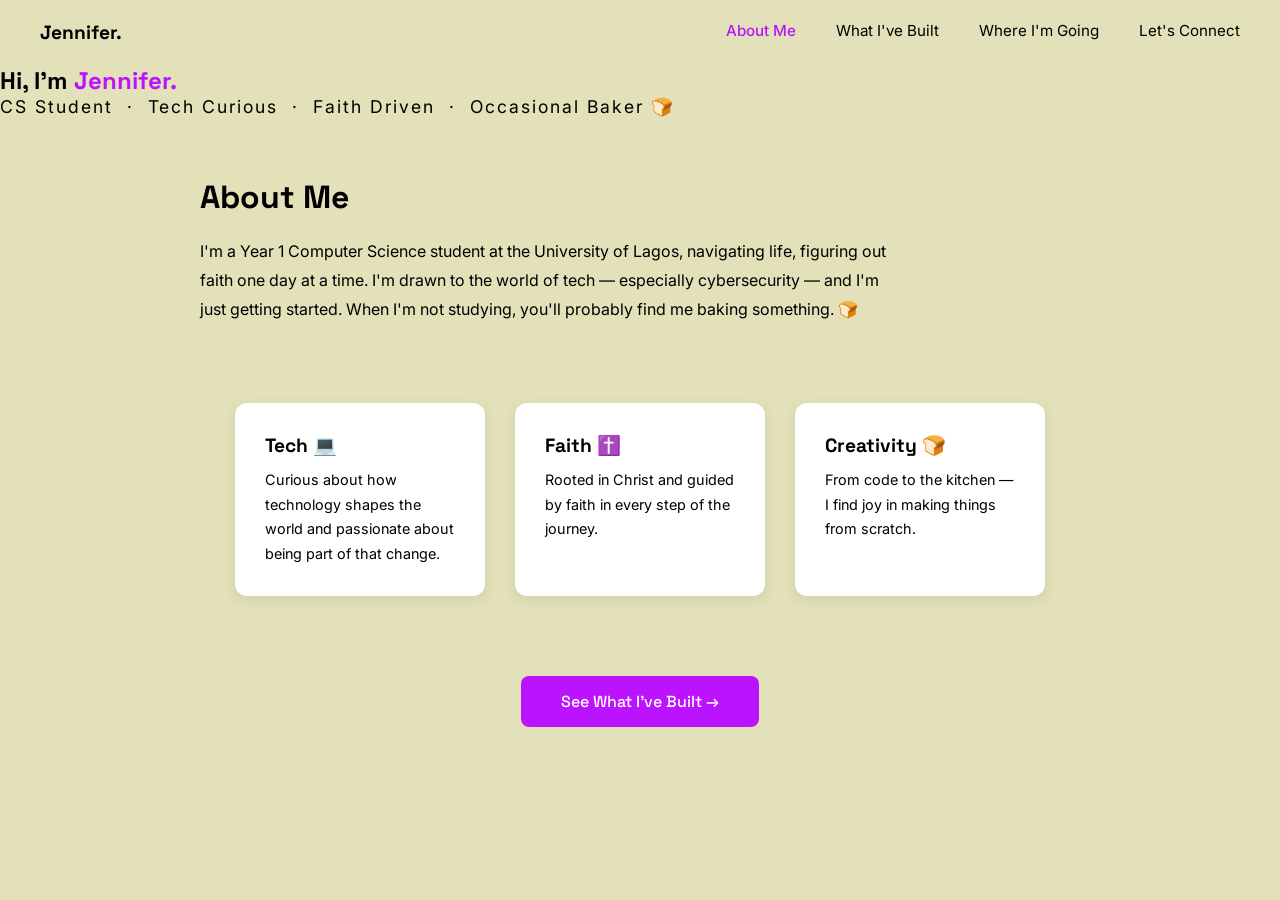
==== index.html @ ee70cc01 "Add files via upload" ====
<!DOCTYPE html>
<html lang="en">
<head>
    <meta charset="UTF-8">
    <meta name="viewport" content="width=device-width, initial-scale=1.0">
    <title>Jennifer | Hi, I'm Jennifer</title>
    <link rel="stylesheet" href="style.css">
</head>
<body>

    <nav>
        <div class="logo">Jennifer.</div>
        <ul>
            <li><a href="index.html" class="active">About Me</a></li>
            <li><a href="built.html">What I've Built</a></li>
            <li><a href="going.html">Where I'm Going</a></li>
            <li><a href="connect.html">Let's Connect</a></li>
        </ul>
    </nav>
    <section class="hero">
    <h1>Hi, I'm <span>Jennifer.</span></h1>
    <p>CS Student &nbsp;·&nbsp; Tech Curious &nbsp;·&nbsp; Faith Driven &nbsp;·&nbsp; Occasional Baker 🍞</p>
</section>

<section class="about">
    <h2>About Me</h2>
     <p>I'm a Year 1 Computer Science student at the University of Lagos, navigating life, 
    figuring out faith one day at a time. I'm drawn to the world of tech — especially 
    cybersecurity — and I'm just getting started. When I'm not studying, you'll probably 
    find me baking something. 🍞</p>
</section>

<section class="cards">
    <div class="card">
        <h3>Tech 💻</h3>
        <p>Curious about how technology shapes the world and passionate about being part of that change.</p>
    </div>
    <div class="card">
        <h3>Faith ✝️</h3>
        <p>Rooted in Christ and guided by faith in every step of the journey.</p>
    </div>
    <div class="card">
        <h3>Creativity 🍞</h3>
        <p>From code to the kitchen — I find joy in making things from scratch.</p>
    </div>
</section>

<section class="cta">
    <a href="built.html" class="cta-button">See What I've Built →</a>
</section>
</body>
</html>
---- style.css ----
@import url('https://fonts.googleapis.com/css2?family=Space+Grotesk:wght@400;500;700&family=Inter:wght@400;500&display=swap');

* {
    margin: 0;
    padding: 0;
    box-sizing: border-box;
}

:root {
    --lemon: #e2e1b9;
    --neon-purple: #BC13FE;
    --black: #000000;
    --lemon : #e2e1b9;
}

body {
    background-color: var(--lemon);
    color: var(--black);
    font-family: 'Inter', sans-serif
    
}

h1, h2, h3 {
    font-family: 'Space Grotesk', sans-serif;
}

nav {
    background-color: var(--lemon);
    padding: 20px 40px;
    display: flex;
    justify-content: space-between;
    text-align: center;
   
}

nav .logo {
    font-family: 'Space Grotesk', sans-serif;
    font-size: 1.2rem;
    font-weight: 700;
    color: var(--black);/*changed from neon purple*/
}

nav ul {
    list-style: none;
    display: flex;
    gap: 40px;
}

nav ul li a {
    text-decoration: none;
    color: var(--black);/*changed from neon purple*/
    font-family: 'Inter', sans-serif;
    font-size: 0.95rem;
    transition: color 0.3s ease;
}

nav ul li a:hover {
    color: var(--neon-purple);
}

nav ul li a.active {
    color: var(--neon-purple);
    font-weight: 500;
}
nav .hero {
    display: flex;
    flex-direction: column;
    align-items: center;
    justify-content: center;
    text-align: center;
    padding: 100px 40px;
    min-height: 80vh;
    width: 100%;
}

nav .hero h1 {
    font-size: 3.5rem;
    font-weight: 700;
    color: var(--dark-grey);
    margin-bottom: 20px;
}

.hero h1 span {
    color: var(--neon-purple);
}

.hero p {
    font-size: 1.1rem;
    color: var(--mid-grey);
    letter-spacing: 2px;
}
.about {
    padding: 60px 200px;
}

.about h2 {
    font-family: 'Space Grotesk', sans-serif;
    font-size: 2rem;
    font-weight: 700;
    color: var(--dark-grey);
    margin-bottom: 20px;
}

.about p {
    font-size: 1rem;
    color: var(--mid-grey);
    line-height: 1.8;
    max-width: 700px;
}
.cards {
    display: flex;
    justify-content: center;
    gap: 30px;
    padding: 20px 200px 60px 200px;
}

.card {
    background-color: white;
    border-radius: 12px;
    padding: 30px;
    width: 250px;
    box-shadow: 0 4px 15px rgba(0, 0, 0, 0.08);
    transition: transform 0.3s ease;
}

.card:hover {
    transform: translateY(-5px);
}

.card h3 {
    font-family: 'Space Grotesk', sans-serif;
    font-size: 1.2rem;
    font-weight: 700;
    color: var(--dark-grey);
    margin-bottom: 10px;
}

.card p {
    font-size: 0.9rem;
    color: var(--mid-grey);
    line-height: 1.7;
}
.cta {
    display: flex;
    justify-content: center;
    padding: 20px 0 80px 0;
}

.cta-button {
    background-color: var(--neon-purple);
    color: white;
    text-decoration: none;
    padding: 15px 40px;
    border-radius: 8px;
    font-family: 'Space Grotesk', sans-serif;
    font-size: 1rem;
    font-weight: 500;
    transition: background-color 0.3s ease;
}

.cta-button:hover {
    background-color: var(--dark-grey);
}
.page-hero {
    padding: 80px 200px 40px 200px;
}

.page-hero h1 {
    font-family: 'Space Grotesk', sans-serif;
    font-size: 3rem;
    font-weight: 700;
    color: var(--dark-grey);
    margin-bottom: 15px;
}

.page-hero h1 span {
    color: var(--neon-purple);
}

.page-hero p {
    font-size: 1rem;
    color: var(--mid-grey);
    line-height: 1.8;
}
.github {
    padding: 40px 20px;
    border-left: 4px solid var(--neon-purple);
    margin: 0 200px 60px 200px;
}

.github h2 {
    font-family: 'Space Grotesk', sans-serif;
    font-size: 1.8rem;
    font-weight: 700;
    color: var(--dark-grey);
    margin-bottom: 15px;
}

.github p {
    font-size: 1rem;
    color: var(--mid-grey);
    line-height: 1.8;
    margin-bottom: 25px;
}

.github-button {
    background-color: var(--dark-grey);
    color: white;
    text-decoration: none;
    padding: 12px 30px;
    border-radius: 8px;
    font-family: 'Space Grotesk', sans-serif;
    font-size: 0.95rem;
    font-weight: 500;
    transition: background-color 0.3s ease;
}

.github-button:hover {
    background-color: var(--neon-purple);
}
.coming {
    padding: 40px 200px 80px 200px;
}

.coming h2 {
    font-family: 'Space Grotesk', sans-serif;
    font-size: 1.8rem;
    font-weight: 700;
    color: var(--dark-grey);
    margin-bottom: 10px;

}
.coming h2 span {
    color: var(--neon-purple);
}
.coming > p {
    font-size: 1rem;
    color: var(--mid-grey);
    margin-bottom: 30px;
}


.coming-cards {
    display: flex;
    gap: 30px;
}

.coming-card {
    background-color: white;
    border-radius: 12px;
    padding: 30px;
    flex: 1;
    border-top: 4px solid var(--neon-purple);
    box-shadow: 0 4px 15px rgba(0, 0, 0, 0.08);
    transition: transform 0.3s ease;
}

.coming-card:hover {
    transform: translateY(-5px);
}

.coming-card h3 {
    font-family: 'Space Grotesk', sans-serif;
    font-size: 1.1rem;
    font-weight: 700;
    color: var(--dark-grey);
    margin-bottom: 10px;
}

.coming-card p {
    font-size: 0.9rem;
    color: var(--mid-grey);
    line-height: 1.7;
}
.courses {
    padding: 40px 200px;
}

.courses h2 {
    font-family: 'Space Grotesk', sans-serif;
    font-size: 1.8rem;
    font-weight: 700;
    color: var(--dark-grey);
    margin-bottom: 10px;
}

.courses > p {
    font-size: 1rem;
    color: var(--mid-grey);
    margin-bottom: 30px;
}

.courses-grid {
    display: grid;
    grid-template-columns: repeat(4, 1fr);
    gap: 20px;
}

.course-card {
    background-color: white;
    border-radius: 10px;
    padding: 20px;
    font-family: 'Space Grotesk', sans-serif;
    font-size: 0.9rem;
    font-weight: 500;
    color: var(--dark-grey);
    border-left: 4px solid var(--neon-purple);
    box-shadow: 0 4px 15px rgba(0, 0, 0, 0.08);
    transition: transform 0.3s ease;
}

.course-card:hover {
    transform: translateY(-5px);
}

.courses h2 span {
    color: var(--neon-purple);
}
.goals {
    padding: 40px 200px 80px 200px;
}

.goals h2 {
    font-family: 'Space Grotesk', sans-serif;
    font-size: 1.8rem;
    font-weight: 700;
    color: var(--dark-grey);
    margin-bottom: 20px;
}

.goals h2 span {
    color: var(--neon-purple);
}

.goals-statement {
    font-size: 1rem;
    color: var(--mid-grey);
    line-height: 1.8;
    max-width: 700px;
    margin-bottom: 40px;
    font-style: italic;
}

.goals-grid {
    display: flex;
    gap: 60px;
}

.goals-column h3 {
    font-family: 'Space Grotesk', sans-serif;
    font-size: 1.2rem;
    font-weight: 700;
    color: var(--dark-grey);
    margin-bottom: 20px;
}

.goals-column ul {
    list-style: none;
    display: flex;
    flex-direction: column;
    gap: 15px;
}

.goals-column ul li {
    font-size: 0.95rem;
    color: var(--mid-grey);
    line-height: 1.7;
    padding-left: 15px;
    border-left: 3px solid var(--neon-purple);
}

.connect {
    padding: 40px 200px 80px 200px;
}

.connect h2 {
    font-family: 'Space Grotesk', sans-serif;
    font-size: 1.8rem;
    font-weight: 700;
    color: var(--dark-grey);
    margin-bottom: 10px;
}

.connect h2 span {
    color: var(--neon-purple);
}

.connect > p {
    font-size: 1rem;
    color: var(--mid-grey);
    margin-bottom: 30px;
}

.connect-links {
    display: flex;
    gap: 30px;
}

.connect-card {
    background-color: white;
    border-radius: 12px;
    padding: 30px;
    width: 250px;
    box-shadow: 0 4px 15px rgba(0, 0, 0, 0.08);
    text-decoration: none;
    border-top: 4px solid var(--neon-purple);
    transition: transform 0.3s ease;
}

.connect-card:hover {
    transform: translateY(-5px);
}

.connect-card h3 {
    font-family: 'Space Grotesk', sans-serif;
    font-size: 1.1rem;
    font-weight: 700;
    color: var(--dark-grey);
    margin-bottom: 10px;
}

.connect-card p {
    font-size: 0.9rem;
    color: var(--mid-grey);
    line-height: 1.7;
}

.message {
    padding: 40px 200px 80px 200px;
}

.message h2 {
    font-family: 'Space Grotesk', sans-serif;
    font-size: 1.8rem;
    font-weight: 700;
    color: var(--dark-grey);
    margin-bottom: 10px;
}

.message h2 span {
    color: var(--neon-purple);
}

.message > p {
    font-size: 1rem;
    color: var(--mid-grey);
    margin-bottom: 30px;
}

.message-form {
    background-color: white;
    border-radius: 16px;
    padding: 40px;
    max-width: 600px;
    box-shadow: 0 4px 20px rgba(0, 0, 0, 0.08);
    display: flex;
    flex-direction: column;
    gap: 20px;
}

.form-input {
    width: 100%;
    padding: 15px 20px;
    border: 2px solid #E0E0E0;
    border-radius: 8px;
    font-family: 'Inter', sans-serif;
    font-size: 0.95rem;
    color: var(--dark-grey);
    outline: none;
    transition: border-color 0.3s ease;
}

.form-input:focus {
    border-color: var(--neon-purple);
}

.form-button {
    background-color: var(--neon-purple);
    color: white;
    border: none;
    padding: 15px 30px;
    border-radius: 8px;
    font-family: 'Space Grotesk', sans-serif;
    font-size: 1rem;
    font-weight: 500;
    cursor: pointer;
    transition: background-color 0.3s ease;
}

.form-button:hover {
    background-color: var(--dark-grey);
}
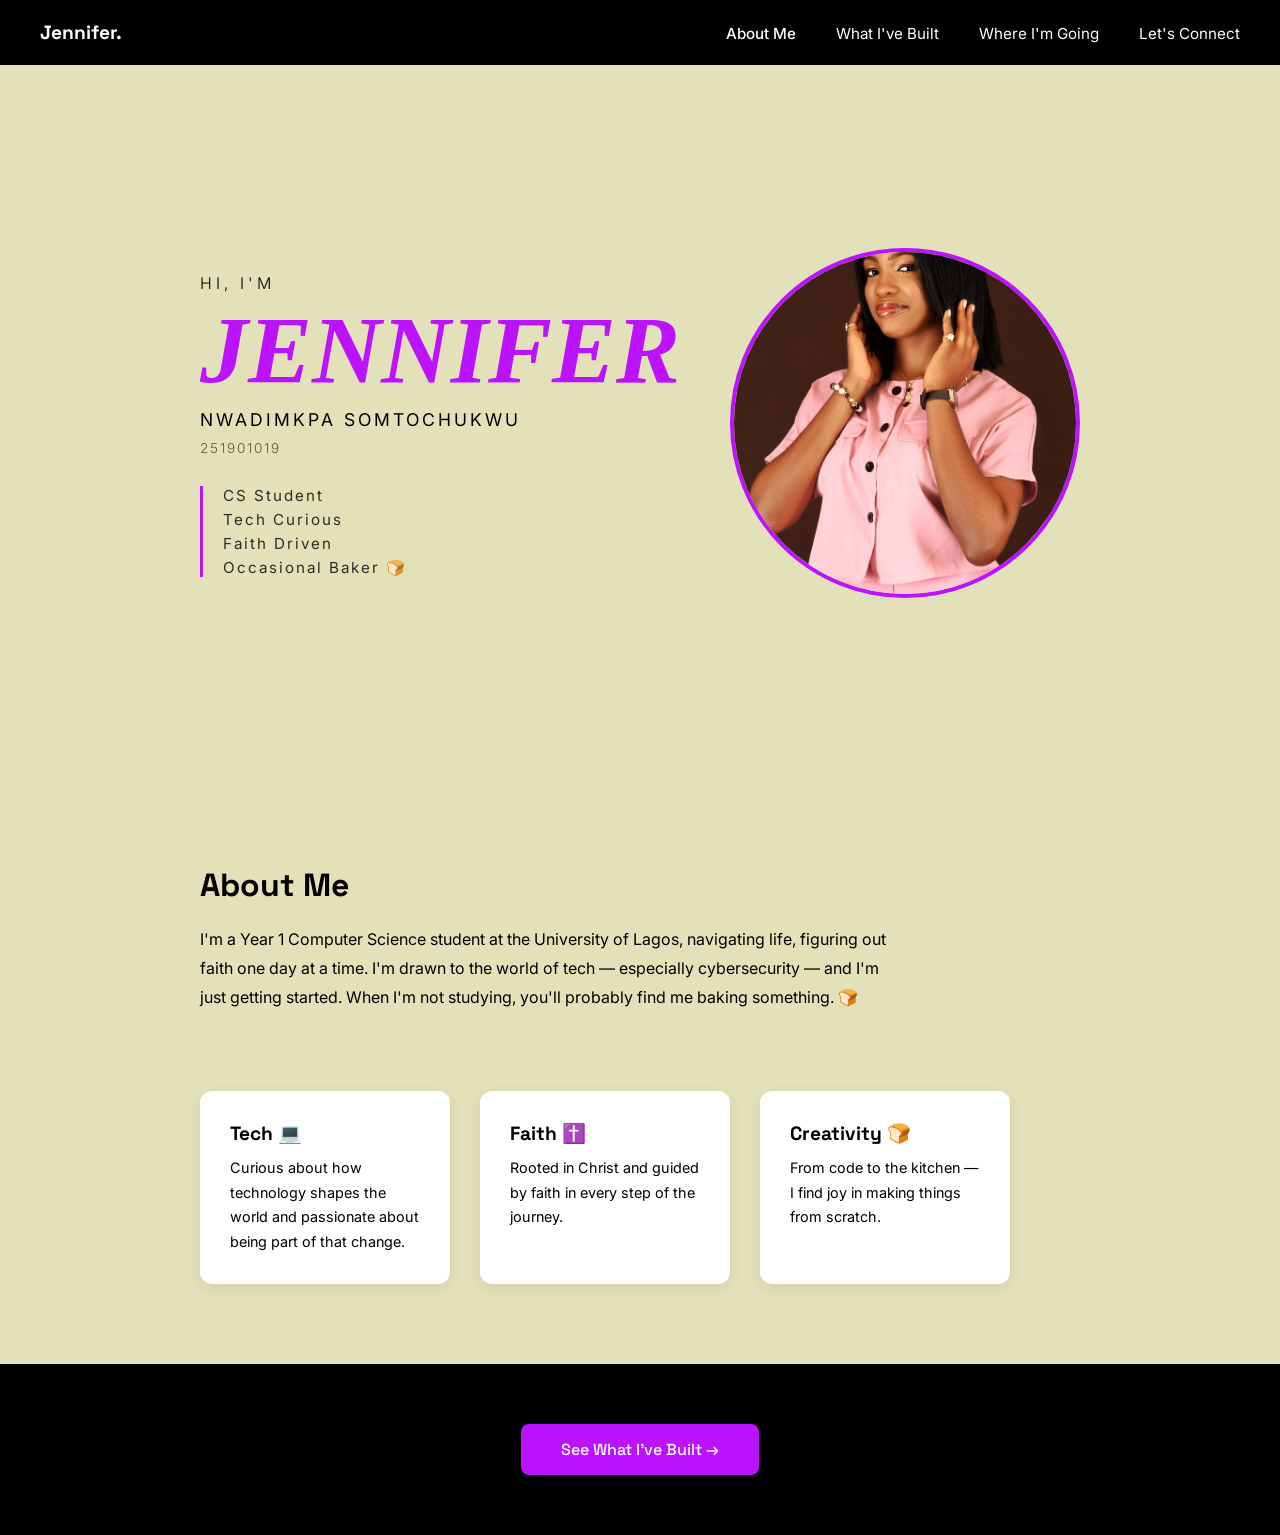
==== commit 61344984: "Add files via upload" ====
--- a/index.html
+++ b/index.html
@@ -17,10 +17,24 @@
             <li><a href="connect.html">Let's Connect</a></li>
         </ul>
     </nav>
-    <section class="hero">
-    <h1>Hi, I'm <span>Jennifer.</span></h1>
-    <p>CS Student &nbsp;·&nbsp; Tech Curious &nbsp;·&nbsp; Faith Driven &nbsp;·&nbsp; Occasional Baker 🍞</p>
+<section class="hero">
+    <div class="hero-text">
+        <p class="hero-greeting">HI, I'M</p>
+        <h1><span>Jennifer</span></h1>
+        <p class="hero-fullname">Nwadimkpa Somtochukwu</p>
+        <p class="hero-matric">251901019</p>
+        <div class="hero-tagline">
+            <p>CS Student</p>
+            <p>Tech Curious</p>
+            <p>Faith Driven</p>
+            <p>Occasional Baker 🍞</p>
+        </div>
+    </div>
+    <div class="hero-image">
+        <img src="me.jpg" alt="Jennifer">
+    </div>
 </section>
+    
 
 <section class="about">
     <h2>About Me</h2>
--- a/style.css
+++ b/style.css
@@ -1,5 +1,4 @@
-@import url('https://fonts.googleapis.com/css2?family=Space+Grotesk:wght@400;500;700&family=Inter:wght@400;500&display=swap');
-
+@import url('https://fonts.googleapis.com/css2?family=Playfair+Display:wght@400;700;900&family=Space+Grotesk:wght@400;500;700&family=Inter:wght@300;400;500&display=swap');
 * {
     margin: 0;
     padding: 0;
@@ -24,20 +23,19 @@
     font-family: 'Space Grotesk', sans-serif;
 }
 
-nav {
-    background-color: var(--lemon);
+ nav {
+    background-color: var(--black);
     padding: 20px 40px;
     display: flex;
     justify-content: space-between;
-    text-align: center;
-   
+    align-items: center;
 }
 
 nav .logo {
-    font-family: 'Space Grotesk', sans-serif;
+     font-family: 'Space Grotesk', sans-serif;
     font-size: 1.2rem;
     font-weight: 700;
-    color: var(--black);/*changed from neon purple*/
+    color: white; /*changed from var(--lemon) to white for better contrast*/
 }
 
 nav ul {
@@ -47,71 +45,120 @@
 }
 
 nav ul li a {
-    text-decoration: none;
-    color: var(--black);/*changed from neon purple*/
+   text-decoration: none;
+    color: white;
     font-family: 'Inter', sans-serif;
     font-size: 0.95rem;
     transition: color 0.3s ease;
 }
 
 nav ul li a:hover {
-    color: var(--neon-purple);
+    color: white;
+    background-color: var(--neon-purple);
+    padding: 8px 16px;
+    border-radius: 20px;
 }
 
 nav ul li a.active {
-    color: var(--neon-purple);
+    color: white;
     font-weight: 500;
 }
-nav .hero {
-    display: flex;
-    flex-direction: column;
+
+.hero {
+    display: flex;
     align-items: center;
-    justify-content: center;
-    text-align: center;
-    padding: 100px 40px;
+    padding: 80px 200px;
     min-height: 80vh;
     width: 100%;
-}
-
-nav .hero h1 {
-    font-size: 3.5rem;
-    font-weight: 700;
-    color: var(--dark-grey);
+    background-color: var(--lemon);
+}
+
+.hero-text {
+    display: flex;
+    flex-direction: column;
+    gap: 10px;
+}
+
+.hero-greeting {
+    font-family: 'Inter', sans-serif;
+    font-size: 1rem;
+    font-weight: 300;
+    color: black;
+    letter-spacing: 4px;
+}
+
+.hero h1 {
+    font-family: 'Cormorant Garamond ', serif;
+    font-size: 6rem;
+    font-weight: 700;
+    font-style: italic;
+    text-transform: uppercase;
+    color: var(--neon-purple);
+    line-height: 1;
+    margin: 0;
+}
+
+.hero-fullname {
+    font-family: 'Inter', sans-serif;
+    font-size: 1.1rem;
+    font-weight: 400;
+    color: black;
+    letter-spacing: 3px;
+    text-transform: uppercase;
+}
+
+.hero-matric {
+    font-family: 'Inter', sans-serif;
+    font-size: 0.85rem;
+    font-weight: 300;
+    color: black;
+    letter-spacing: 2px;
+    opacity: 0.6;
+}
+
+.hero-tagline {
+    display: flex;
+    flex-direction: column;
+    gap: 5px;
+    margin-top: 20px;
+    border-left: 3px solid var(--neon-purple);
+    padding-left: 20px;
+}
+
+.hero-tagline p {
+    font-family: 'Inter', sans-serif;
+    font-size: 0.95rem;
+    color: black;
+    letter-spacing: 2px;
+    opacity: 0.8;
+}
+
+
+.about {
+      padding: 80px 200px 40px 200px;
+    background-color: var(--lemon);
+}
+
+.about h2 {
+     font-family: 'Space Grotesk', sans-serif;
+    font-size: 2rem;
+    font-weight: 700;
+    color: var(--black);
     margin-bottom: 20px;
 }
 
-.hero h1 span {
-    color: var(--neon-purple);
-}
-
-.hero p {
-    font-size: 1.1rem;
-    color: var(--mid-grey);
-    letter-spacing: 2px;
-}
-.about {
-    padding: 60px 200px;
-}
-
-.about h2 {
-    font-family: 'Space Grotesk', sans-serif;
-    font-size: 2rem;
-    font-weight: 700;
-    color: var(--dark-grey);
-    margin-bottom: 20px;
-}
-
 .about p {
-    font-size: 1rem;
-    color: var(--mid-grey);
+     font-size: 1rem;
+    color: var(--black);
     line-height: 1.8;
     max-width: 700px;
 }
 .cards {
-    display: flex;
-    justify-content: center;
+      display: flex;
+    justify-content: flex-start;
     gap: 30px;
-    padding: 20px 200px 60px 200px;
+    padding: 40px 200px 80px 200px;
+    background-color: var(--lemon);
 }
 
 .card {
@@ -141,9 +188,10 @@
     line-height: 1.7;
 }
 .cta {
-    display: flex;
+     display: flex;
     justify-content: center;
-    padding: 20px 0 80px 0;
+    padding: 60px 0;
+    background-color: var(--black);
 }
 
 .cta-button {
@@ -489,4 +537,17 @@
 
 .form-button:hover {
     background-color: var(--dark-grey);
+}
+
+.hero-image {
+    margin-left: auto;
+}
+
+.hero-image img {
+    width: 350px;
+    height: 350px;
+    object-fit: cover;
+    object-position: top;
+    border-radius: 50%;
+    border: 4px solid var(--neon-purple);
 }
